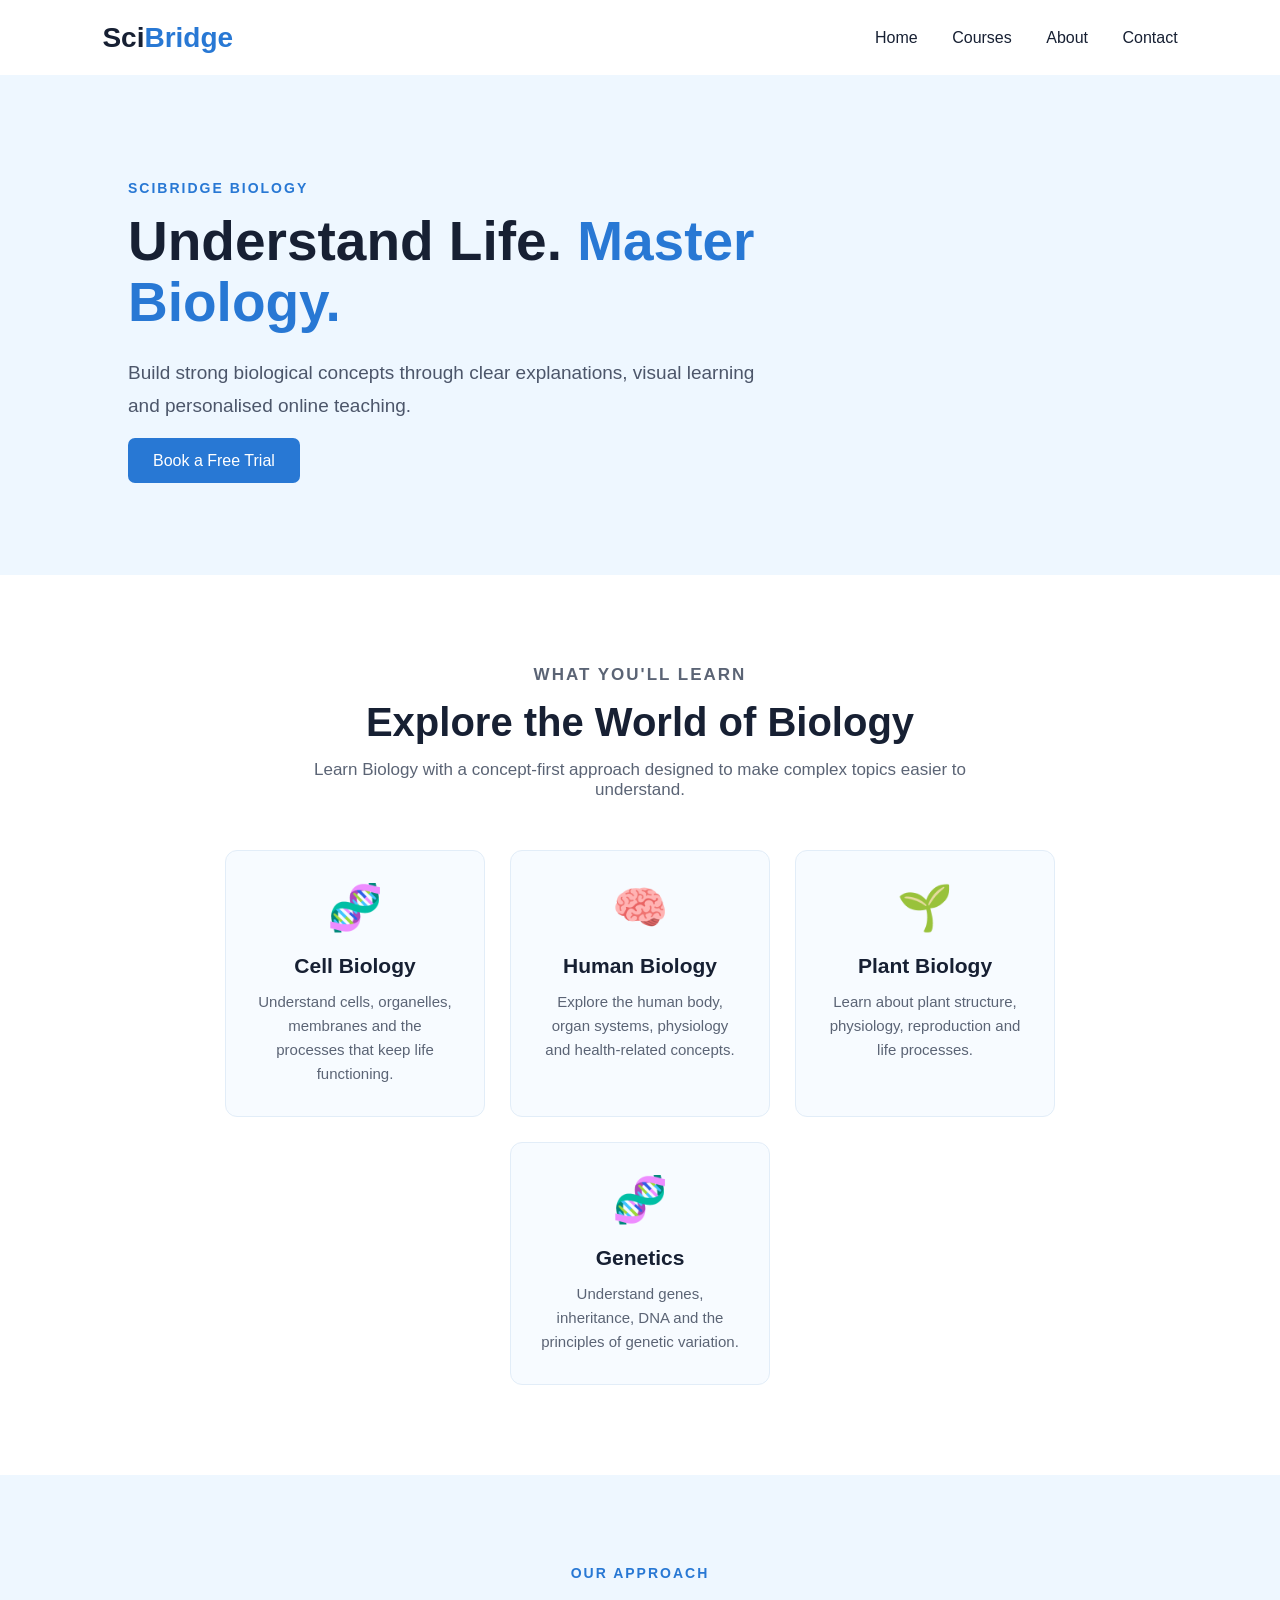
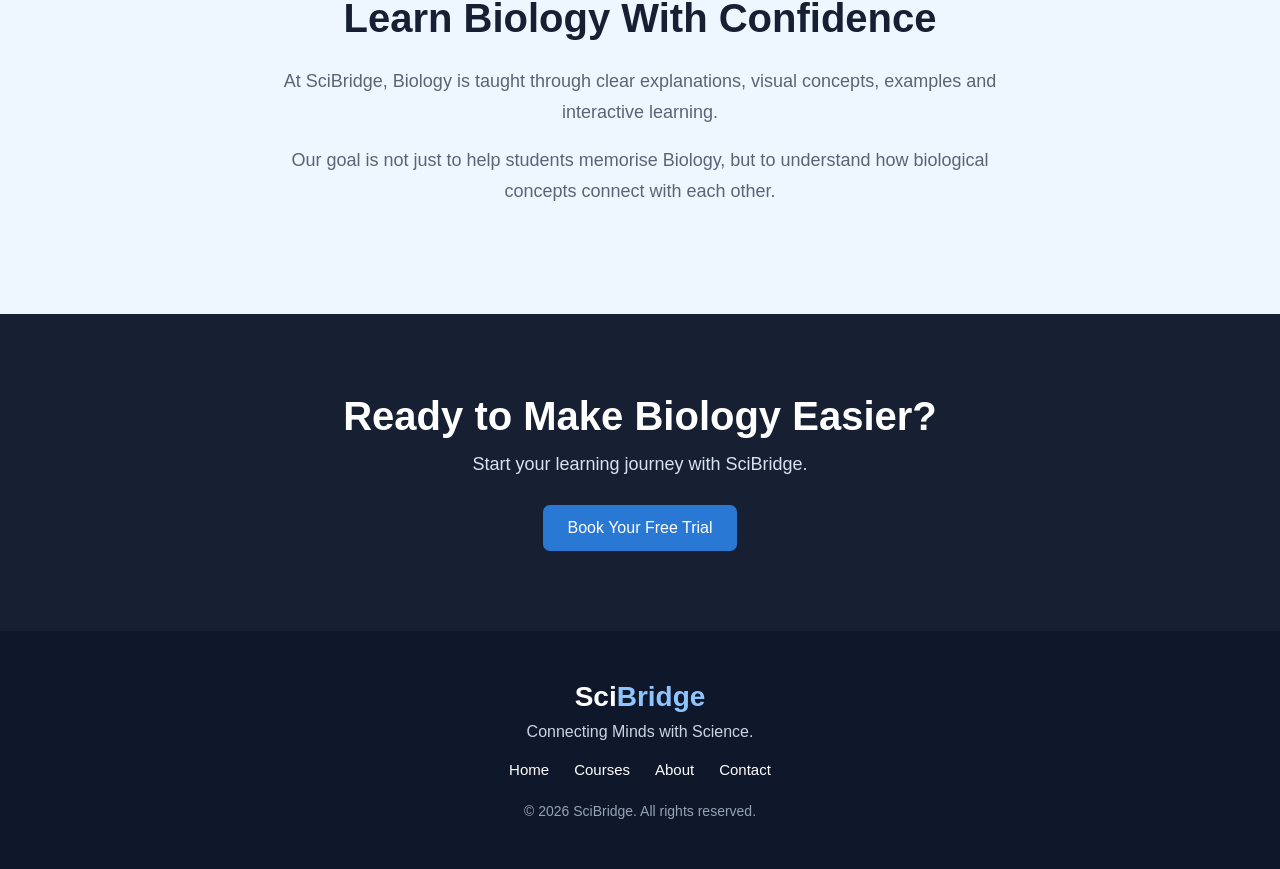
==== biology.html @ fda327fe "Add files via upload" ====
<!DOCTYPE html>

<html lang="en">

<head>

    <meta charset="UTF-8">

    <meta name="viewport" content="width=device-width, initial-scale=1.0">

    <title>Biology | SciBridge</title>

    <link rel="stylesheet" href="style.css">

</head>


<body>


    <!-- Navigation -->

    <header>

        <div class="logo">
            Sci<span>Bridge</span>
        </div>

        <nav>

            <a href="index.html">Home</a>

            <a href="index.html#courses">Courses</a>

            <a href="index.html#about">About</a>

            <a href="index.html#contact">Contact</a>

        </nav>

    </header>


    <!-- Biology Hero -->

    <section class="course-page-hero">

        <div class="course-page-content">

            <p class="section-label">
                SCIBRIDGE BIOLOGY
            </p>

            <h1>
                Understand Life.
                <span>Master Biology.</span>
            </h1>

            <p>
                Build strong biological concepts through
                clear explanations, visual learning and
                personalised online teaching.
            </p>

            <a href="index.html#contact" class="primary-button">
                Book a Free Trial
            </a>

        </div>

    </section>


    <!-- What You'll Learn -->

    <section class="course-details">

        <div class="section-heading">

            <p class="section-label">
                WHAT YOU'LL LEARN
            </p>

            <h2>
                Explore the World of Biology
            </h2>

            <p>
                Learn Biology with a concept-first approach
                designed to make complex topics easier to understand.
            </p>

        </div>


        <div class="topic-container">


            <div class="topic-card">

                <div class="course-icon">
                    🧬
                </div>

                <h3>
                    Cell Biology
                </h3>

                <p>
                    Understand cells, organelles, membranes
                    and the processes that keep life functioning.
                </p>

            </div>


            <div class="topic-card">

                <div class="course-icon">
                    🧠
                </div>

                <h3>
                    Human Biology
                </h3>

                <p>
                    Explore the human body, organ systems,
                    physiology and health-related concepts.
                </p>

            </div>


            <div class="topic-card">

                <div class="course-icon">
                    🌱
                </div>

                <h3>
                    Plant Biology
                </h3>

                <p>
                    Learn about plant structure, physiology,
                    reproduction and life processes.
                </p>

            </div>


            <div class="topic-card">

                <div class="course-icon">
                    🧬
                </div>

                <h3>
                    Genetics
                </h3>

                <p>
                    Understand genes, inheritance, DNA and
                    the principles of genetic variation.
                </p>

            </div>


        </div>

    </section>


    <!-- Learning Approach -->

    <section class="learning-section">

        <div class="learning-content">

            <p class="section-label">
                OUR APPROACH
            </p>

            <h2>
                Learn Biology With Confidence
            </h2>

            <p>
                At SciBridge, Biology is taught through
                clear explanations, visual concepts,
                examples and interactive learning.
            </p>

            <p>
                Our goal is not just to help students
                memorise Biology, but to understand how
                biological concepts connect with each other.
            </p>

        </div>

    </section>


    <!-- CTA -->

    <section class="course-cta">

        <h2>
            Ready to Make Biology Easier?
        </h2>

        <p>
            Start your learning journey with SciBridge.
        </p>

        <a href="index.html#contact" class="primary-button">
            Book Your Free Trial
        </a>

    </section>


    <!-- Footer -->

    <footer>

        <div class="footer-content">

            <div class="footer-logo">
                Sci<span>Bridge</span>
            </div>

            <p>
                Connecting Minds with Science.
            </p>

            <div class="footer-links">

                <a href="index.html">Home</a>

                <a href="index.html#courses">Courses</a>

                <a href="index.html#about">About</a>

                <a href="index.html#contact">Contact</a>

            </div>

            <p class="copyright">
                © 2026 SciBridge. All rights reserved.
            </p>

        </div>

    </footer>


</body>

</html>
---- style.css ----
html {
    scroll-behavior: smooth;
}


* {
    margin: 0;
    padding: 0;
    box-sizing: border-box;
}


body {
    font-family: Arial, sans-serif;
    color: #172033;
}


/* Navigation */

header {
    height: 75px;

    padding: 0 8%;

    display: flex;

    justify-content: space-between;

    align-items: center;

    background-color: white;
}


.logo {
    font-size: 28px;

    font-weight: bold;
}


.logo span {
    color: #2878d4;
}


nav a {
    text-decoration: none;

    color: #172033;

    margin-left: 30px;

    font-size: 16px;
}


nav a:hover {
    color: #2878d4;
}


/* Home */

#home #home {
    min-height: 600px;

    display: flex;

    align-items: center;

    padding: 80px 10%;

    background-color: #eef7ff;
}


.hero-content {
    max-width: 750px;
}


.small-title {
    color: #2878d4;

    font-size: 14px;

    font-weight: bold;

    letter-spacing: 2px;

    margin-bottom: 20px;
}


#home h1 {
    font-size: 60px;

    line-height: 1.1;

    color: #172033;

    margin-bottom: 25px;
}


#home h1 span {
    color: #2878d4;
}


.hero-text {
    font-size: 19px;

    max-width: 650px;

    margin-bottom: 35px;

    color: #4c566a;
}


.hero-buttons {
    display: flex;

    gap: 15px;
}


.primary-button,
.secondary-button {
    text-decoration: none;

    padding: 14px 25px;

    border-radius: 7px;

    font-size: 16px;
}


.primary-button {
    background-color: #2878d4;

    color: white;
}


.secondary-button {
    border: 1px solid #2878d4;

    color: #2878d4;

    background-color: white;

}


button {
    background-color: #2878d4;

    color: white;

    border: none;

    padding: 14px 28px;

    border-radius: 7px;

    font-size: 16px;

    cursor: pointer;
}


button:hover {
    background-color: #1f62ad;
}
/* Courses Section */

#courses {
    padding: 90px 10%;
    background-color: white;
}


.section-heading {
    text-align: center;
    max-width: 700px;
    margin: 0 auto 50px;
}


.section-label {
    color: #2878d4;
    font-size: 14px;
    font-weight: bold;
    letter-spacing: 2px;
    margin-bottom: 15px;
}


.section-heading h2 {
    font-size: 40px;
    color: #172033;
    margin-bottom: 15px;
}


.section-heading p {
    font-size: 17px;
    color: #5b6475;
}


.course-container {
    display: flex;
    justify-content: center;
    gap: 30px;
}


.course-card {
    width: 350px;
    padding: 35px;
    background-color: #f7fbff;
    border-radius: 12px;
    text-align: center;
    border: 1px solid #e2edf8;
}


.course-icon {
    font-size: 45px;
    margin-bottom: 20px;
}


.course-card h3 {
    font-size: 25px;
    color: #172033;
    margin-bottom: 15px;
}


.course-card p {
    font-size: 16px;
    line-height: 1.6;
    color: #5b6475;
    margin-bottom: 20px;
}


.course-card a {
    text-decoration: none;
    color: #2878d4;
    font-weight: bold;
}
.course-card {
    transition: transform 0.3s ease, box-shadow 0.3s ease;
}


.course-card:hover {
    transform: translateY(-8px);
    box-shadow: 0 10px 25px rgba(40, 120, 212, 0.12);
}
 /* About Section */

#about {
    padding: 90px 10%;
    background-color: #eef7ff;
}


.about-content {
    max-width: 750px;
    margin: 0 auto;
    text-align: center;
}


.about-content h2 {
    font-size: 40px;
    color: #172033;
    margin-bottom: 25px;
}


.about-content p:not(.section-label) {
    font-size: 18px;
    line-height: 1.7;
    color: #5b6475;
    margin-bottom: 18px;
}
 /* Contact Section */

#contact {
    padding: 90px 10%;
    background-color: #172033;
    color: white;
}


.contact-content {
    max-width: 700px;
    margin: 0 auto;
    text-align: center;
}


.contact-content .section-label {
    color: #8ec5ff;
}


.contact-content h2 {
    font-size: 40px;
    margin-bottom: 20px;
}


.contact-content p:not(.section-label) {
    font-size: 18px;
    line-height: 1.7;
    color: #d9e2f0;
    margin-bottom: 30px;
}


.contact-content .primary-button {
    display: inline-block;
}
/* Mobile Responsive Design */

@media (max-width: 768px) {

    header {
        padding: 0 5%;
    }

    nav a {
        margin-left: 12px;
        font-size: 14px;
    }

}


@media (max-width: 768px) {

    #home {
        padding: 70px 6%;
        min-height: 500px;
    }

    #home h1 {
        font-size: 42px;
    }

    .hero-text {
        font-size: 17px;
    }

    .hero-buttons {
        flex-direction: column;
        align-items: flex-start;
    }

}
@media (max-width: 768px) {

    #courses {
        padding: 70px 6%;
    }

    .section-heading h2 {
        font-size: 32px;
    }

    .course-container {
        flex-direction: column;
        align-items: center;
    }

    .course-card {
        width: 100%;
        max-width: 350px;
    }

}
@media (max-width: 768px) {

    #about {
        padding: 70px 6%;
    }

    .about-content h2 {
        font-size: 32px;
    }

    .about-content p:not(.section-label) {
        font-size: 16px;
    }


    #contact {
        padding: 70px 6%;
    }

    .contact-content h2 {
        font-size: 32px;
    }

    .contact-content p:not(.section-label) {
        font-size: 16px;
    }

}
 /* Footer */

footer {
    padding: 50px 10%;
    background-color: #0f172a;
    color: white;
    text-align: center;
}


.footer-content {
    max-width: 700px;
    margin: 0 auto;
}


.footer-logo {
    font-size: 28px;
    font-weight: bold;
    margin-bottom: 10px;
}


.footer-logo span {
    color: #8ec5ff;
}


.footer-content > p {
    color: #cbd5e1;
    margin-bottom: 20px;
}


.footer-links {
    display: flex;
    justify-content: center;
    gap: 25px;
    margin-bottom: 25px;
}


.footer-links a {
    text-decoration: none;
    color: white;
    font-size: 15px;
}


.footer-links a:hover {
    color: #8ec5ff;
}


.footer-content .copyright {
    font-size: 14px;
    color: #94a3b8;
    margin-bottom: 0;
}
/* Free Trial Form */

.trial-form {
    max-width: 550px;
    margin: 35px auto 0;
    display: flex;
    flex-direction: column;
    gap: 15px;
}


.trial-form input,
.trial-form select,
.trial-form textarea {
    width: 100%;
    padding: 14px 16px;
    border: none;
    border-radius: 7px;
    font-family: Arial, sans-serif;
    font-size: 16px;
    background-color: white;
    color: #172033;
}


.trial-form textarea {
    resize: vertical;
}


.trial-form input:focus,
.trial-form select:focus,
.trial-form textarea:focus {
    outline: 2px solid #8ec5ff;
}


.trial-form button {
    border: none;
    cursor: pointer;
    font-family: Arial, sans-serif;
}








/* Biology Course Page */

.course-page-hero {
    min-height: 500px;
    display: flex;
    align-items: center;
    padding: 80px 10%;
    background-color: #eef7ff;
}


.course-page-content {
    max-width: 750px;
}


.course-page-content h1 {
    font-size: 55px;
    line-height: 1.1;
    color: #172033;
    margin-bottom: 25px;
}


.course-page-content h1 span {
    color: #2878d4;
}


.course-page-content p:not(.section-label) {
    font-size: 19px;
    line-height: 1.7;
    color: #4c566a;
    max-width: 650px;
    margin-bottom: 30px;
}


/* Course Details */

.course-details {
    padding: 90px 10%;
    background-color: white;
}


.topic-container {
    display: flex;
    flex-wrap: wrap;
    justify-content: center;
    gap: 25px;
}


.topic-card {
    width: 260px;
    padding: 30px;
    background-color: #f7fbff;
    border: 1px solid #e2edf8;
    border-radius: 12px;
    text-align: center;
    transition: transform 0.3s ease, box-shadow 0.3s ease;
}


.topic-card:hover {
    transform: translateY(-6px);
    box-shadow: 0 10px 25px rgba(40, 120, 212, 0.12);
}


.topic-card h3 {
    font-size: 21px;
    color: #172033;
    margin-bottom: 12px;
}


.topic-card p {
    font-size: 15px;
    line-height: 1.6;
    color: #5b6475;
}


/* Learning Approach */

.learning-section {
    padding: 90px 10%;
    background-color: #eef7ff;
}


.learning-content {
    max-width: 750px;
    margin: 0 auto;
    text-align: center;
}


.learning-content h2 {
    font-size: 40px;
    color: #172033;
    margin-bottom: 25px;
}


.learning-content p:not(.section-label) {
    font-size: 18px;
    line-height: 1.7;
    color: #5b6475;
    margin-bottom: 18px;
}


/* Course CTA */

.course-cta {
    padding: 80px 10%;
    background-color: #172033;
    color: white;
    text-align: center;
}


.course-cta h2 {
    font-size: 40px;
    margin-bottom: 15px;
}


.course-cta p {
    font-size: 18px;
    color: #d9e2f0;
    margin-bottom: 30px;
}


.course-cta .primary-button {
    display: inline-block;
}


/* Biology Page Mobile */

@media (max-width: 768px) {

    .course-page-hero {
        padding: 70px 6%;
        min-height: 450px;
    }


    .course-page-content h1 {
        font-size: 42px;
    }


    .course-page-content p:not(.section-label) {
        font-size: 17px;
    }


    .course-details {
        padding: 70px 6%;
    }


    .topic-card {
        width: 100%;
        max-width: 350px;
    }


    .learning-section {
        padding: 70px 6%;
    }


    .learning-content h2 {
        font-size: 32px;
    }


    .learning-content p:not(.section-label) {
        font-size: 16px;
    }


    .course-cta {
        padding: 70px 6%;
    }


    .course-cta h2 {
        font-size: 32px;
    }

}
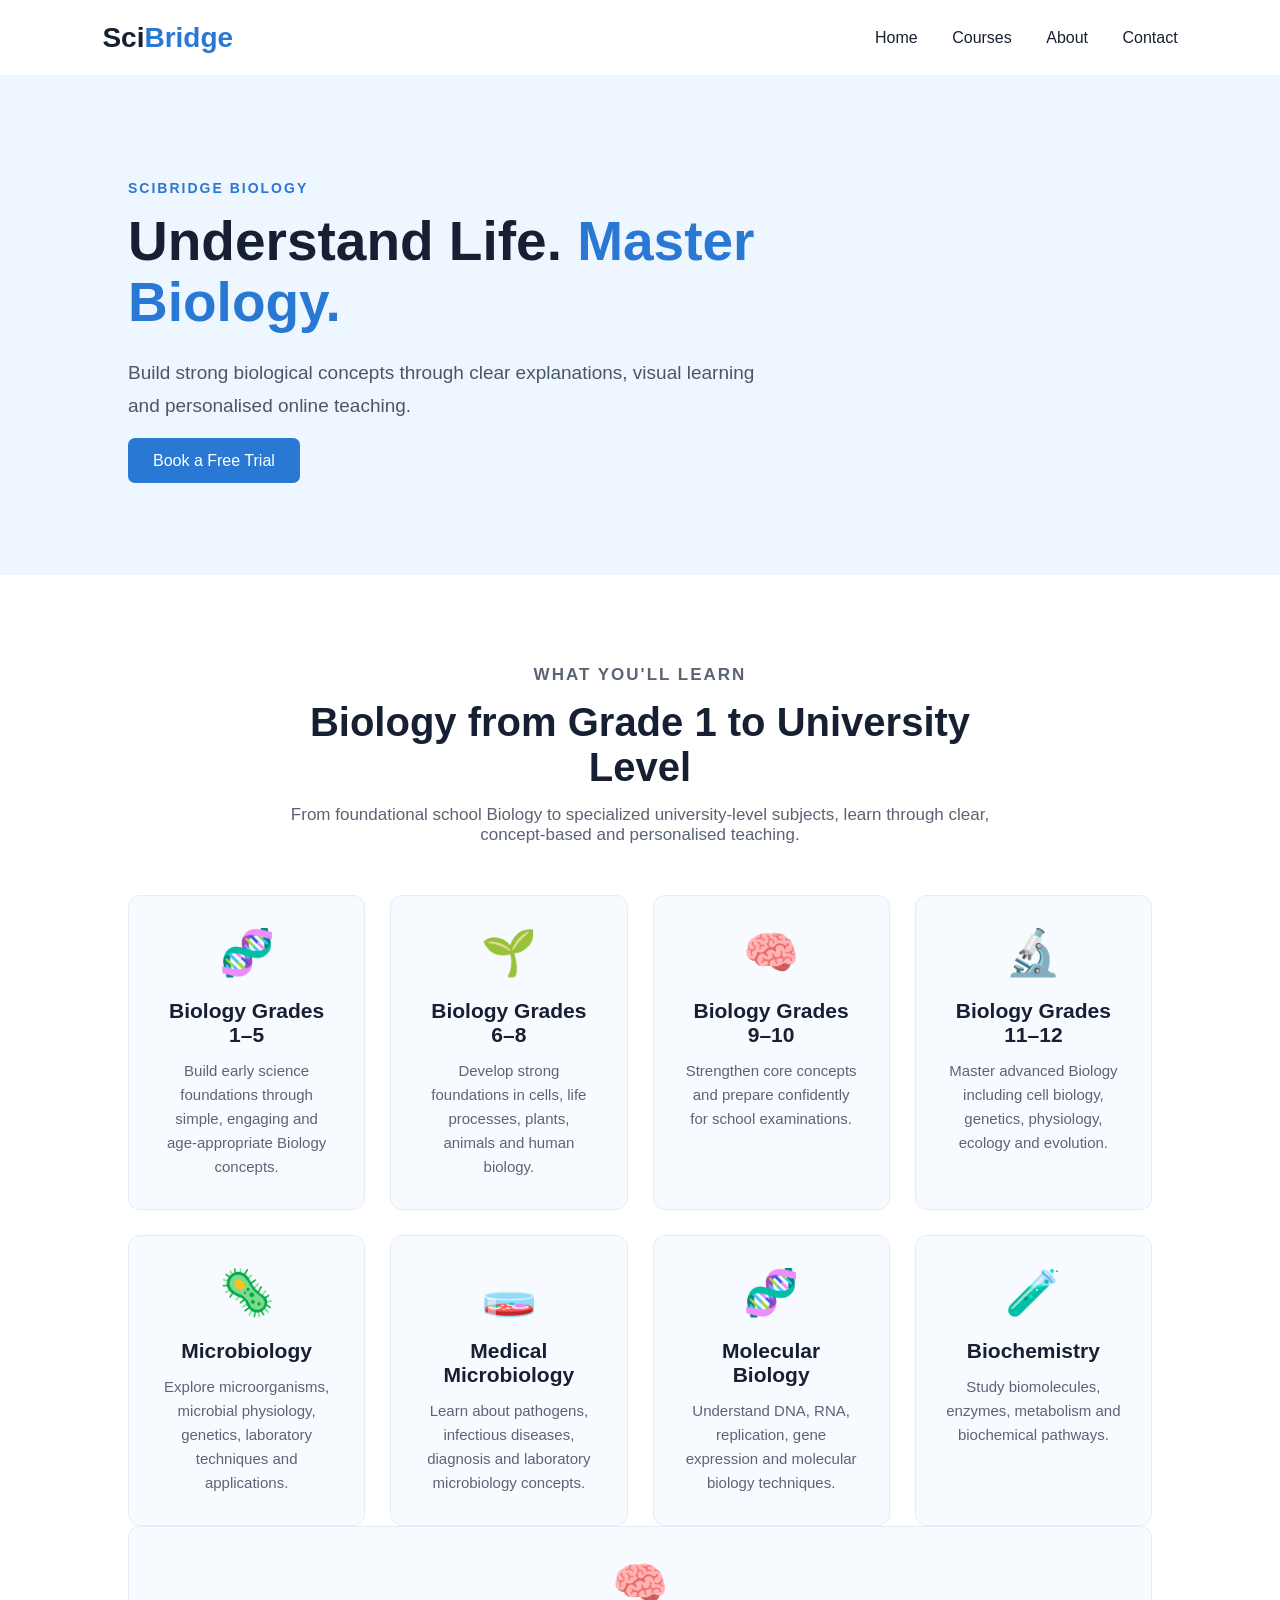
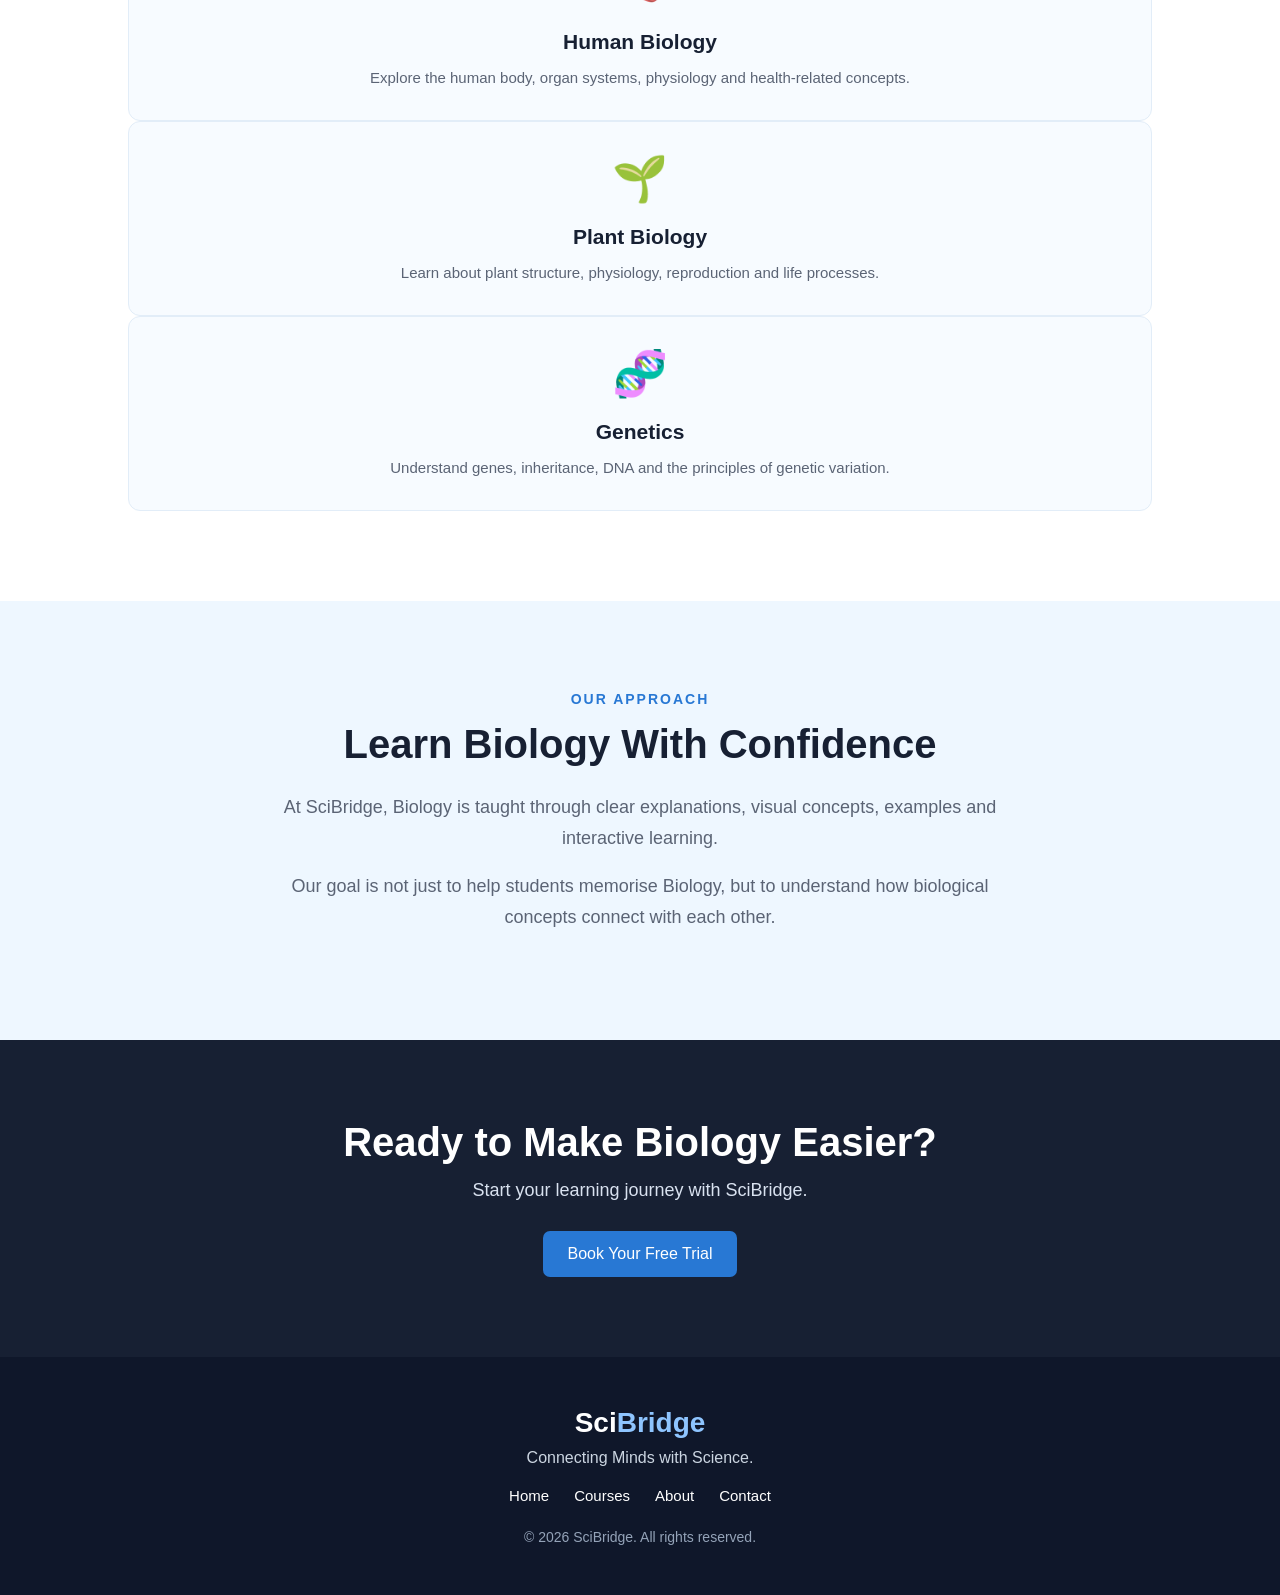
==== commit 0f04910d: "Add files via upload" ====
--- a/biology.html
+++ b/biology.html
@@ -82,12 +82,13 @@
             </p>
 
             <h2>
-                Explore the World of Biology
+                Biology from Grade 1 to University Level
             </h2>
 
             <p>
-                Learn Biology with a concept-first approach
-                designed to make complex topics easier to understand.
+                From foundational school Biology to specialized
+                university-level subjects, learn through clear,
+                concept-based and personalised teaching.
             </p>
 
         </div>
@@ -95,7 +96,6 @@
 
         <div class="topic-container">
 
-
             <div class="topic-card">
 
                 <div class="course-icon">
@@ -103,12 +103,32 @@
                 </div>
 
                 <h3>
-                    Cell Biology
-                </h3>
-
-                <p>
-                    Understand cells, organelles, membranes
-                    and the processes that keep life functioning.
+                    Biology Grades 1–5
+                </h3>
+
+                <p>
+                    Build early science foundations through
+                    simple, engaging and age-appropriate
+                    Biology concepts.
+                </p>
+
+            </div>
+
+
+            <div class="topic-card">
+
+                <div class="course-icon">
+                    🌱
+                </div>
+
+                <h3>
+                    Biology Grades 6–8
+                </h3>
+
+                <p>
+                    Develop strong foundations in cells,
+                    life processes, plants, animals and
+                    human biology.
                 </p>
 
             </div>
@@ -121,30 +141,69 @@
                 </div>
 
                 <h3>
-                    Human Biology
-                </h3>
-
-                <p>
-                    Explore the human body, organ systems,
-                    physiology and health-related concepts.
-                </p>
-
-            </div>
-
-
-            <div class="topic-card">
-
-                <div class="course-icon">
-                    🌱
-                </div>
-
-                <h3>
-                    Plant Biology
-                </h3>
-
-                <p>
-                    Learn about plant structure, physiology,
-                    reproduction and life processes.
+                    Biology Grades 9–10
+                </h3>
+
+                <p>
+                    Strengthen core concepts and prepare
+                    confidently for school examinations.
+                </p>
+
+            </div>
+
+
+            <div class="topic-card">
+
+                <div class="course-icon">
+                    🔬
+                </div>
+
+                <h3>
+                    Biology Grades 11–12
+                </h3>
+
+                <p>
+                    Master advanced Biology including
+                    cell biology, genetics, physiology,
+                    ecology and evolution.
+                </p>
+
+            </div>
+
+
+            <div class="topic-card">
+
+                <div class="course-icon">
+                    🦠
+                </div>
+
+                <h3>
+                    Microbiology
+                </h3>
+
+                <p>
+                    Explore microorganisms, microbial
+                    physiology, genetics, laboratory
+                    techniques and applications.
+                </p>
+
+            </div>
+
+
+            <div class="topic-card">
+
+                <div class="course-icon">
+                    🧫
+                </div>
+
+                <h3>
+                    Medical Microbiology
+                </h3>
+
+                <p>
+                    Learn about pathogens, infectious
+                    diseases, diagnosis and laboratory
+                    microbiology concepts.
                 </p>
 
             </div>
@@ -157,15 +216,90 @@
                 </div>
 
                 <h3>
-                    Genetics
-                </h3>
-
-                <p>
-                    Understand genes, inheritance, DNA and
-                    the principles of genetic variation.
-                </p>
-
-            </div>
+                    Molecular Biology
+                </h3>
+
+                <p>
+                    Understand DNA, RNA, replication,
+                    gene expression and molecular
+                    biology techniques.
+                </p>
+
+            </div>
+
+
+            <div class="topic-card">
+
+                <div class="course-icon">
+                    🧪
+                </div>
+
+                <h3>
+                    Biochemistry
+                </h3>
+
+                <p>
+                    Study biomolecules, enzymes,
+                    metabolism and biochemical pathways.
+                </p>
+
+            </div>
+
+        </div>
+
+
+        <div class="topic-card">
+
+            <div class="course-icon">
+                🧠
+            </div>
+
+            <h3>
+                Human Biology
+            </h3>
+
+            <p>
+                Explore the human body, organ systems,
+                physiology and health-related concepts.
+            </p>
+
+        </div>
+
+
+        <div class="topic-card">
+
+            <div class="course-icon">
+                🌱
+            </div>
+
+            <h3>
+                Plant Biology
+            </h3>
+
+            <p>
+                Learn about plant structure, physiology,
+                reproduction and life processes.
+            </p>
+
+        </div>
+
+
+        <div class="topic-card">
+
+            <div class="course-icon">
+                🧬
+            </div>
+
+            <h3>
+                Genetics
+            </h3>
+
+            <p>
+                Understand genes, inheritance, DNA and
+                the principles of genetic variation.
+            </p>
+
+        </div>
 
 
         </div>
--- a/style.css
+++ b/style.css
@@ -578,11 +578,14 @@
     flex-wrap: wrap;
     justify-content: center;
     gap: 25px;
-}
+    max-width: 1200px;
+    margin: 0 auto;
+}
+
 
 
 .topic-card {
-    width: 260px;
+    width: 250px;
     padding: 30px;
     background-color: #f7fbff;
     border: 1px solid #e2edf8;
@@ -696,33 +699,132 @@
 
 
     .topic-card {
+        width: 250px;
+        max-width: 250px;
+    }
+
+
+    .learning-section {
+        padding: 70px 6%;
+    }
+
+
+    .learning-content h2 {
+        font-size: 32px;
+    }
+
+
+    .learning-content p:not(.section-label) {
+        font-size: 16px;
+    }
+
+
+    .course-cta {
+        padding: 70px 6%;
+    }
+
+
+    .course-cta h2 {
+        font-size: 32px;
+    }
+
+}
+/* Course Categories */
+
+.course-category {
+    margin-top: 70px;
+}
+
+
+.category-heading {
+    text-align: center;
+    max-width: 650px;
+    margin: 0 auto 35px;
+}
+
+
+.category-heading h3 {
+    font-size: 32px;
+    color: #172033;
+    margin-bottom: 12px;
+}
+
+
+.category-heading p:not(.section-label) {
+    font-size: 17px;
+    line-height: 1.6;
+    color: #5b6475;
+}
+
+
+/* Degree Level Section */
+
+.degree-category {
+    margin-top: 100px;
+    padding-top: 70px;
+    border-top: 1px solid #e2edf8;
+}
+
+
+/* Allow more course cards */
+
+.degree-category .course-container {
+    flex-wrap: wrap;
+}
+
+
+.degree-category .course-card {
+    width: 280px;
+}
+
+
+/* Mobile */
+
+@media (max-width: 768px) {
+
+    .course-category {
+        margin-top: 50px;
+    }
+
+
+    .category-heading h3 {
+        font-size: 28px;
+    }
+
+
+    .degree-category {
+        margin-top: 70px;
+        padding-top: 50px;
+    }
+
+
+    .degree-category .course-card {
         width: 100%;
         max-width: 350px;
     }
 
-
-    .learning-section {
-        padding: 70px 6%;
-    }
-
-
-    .learning-content h2 {
-        font-size: 32px;
-    }
-
-
-    .learning-content p:not(.section-label) {
-        font-size: 16px;
-    }
-
-
-    .course-cta {
-        padding: 70px 6%;
-    }
-
-
-    .course-cta h2 {
-        font-size: 32px;
-    }
-
-}+}
+
+/* Biology Topic Grid */
+
+.topic-container {
+    display: grid;
+    grid-template-columns: repeat(4, 1fr);
+    gap: 25px;
+    max-width: 1200px;
+    margin: 0 auto;
+}
+
+.topic-card {
+    width: 100%;
+}
+
+.topic-container {
+    display: grid;
+    grid-template-columns: repeat(4, 1fr);
+    gap: 25px;
+    max-width: 1200px;
+    margin: 0 auto;
+    justify-items: stretch;
+}
+
